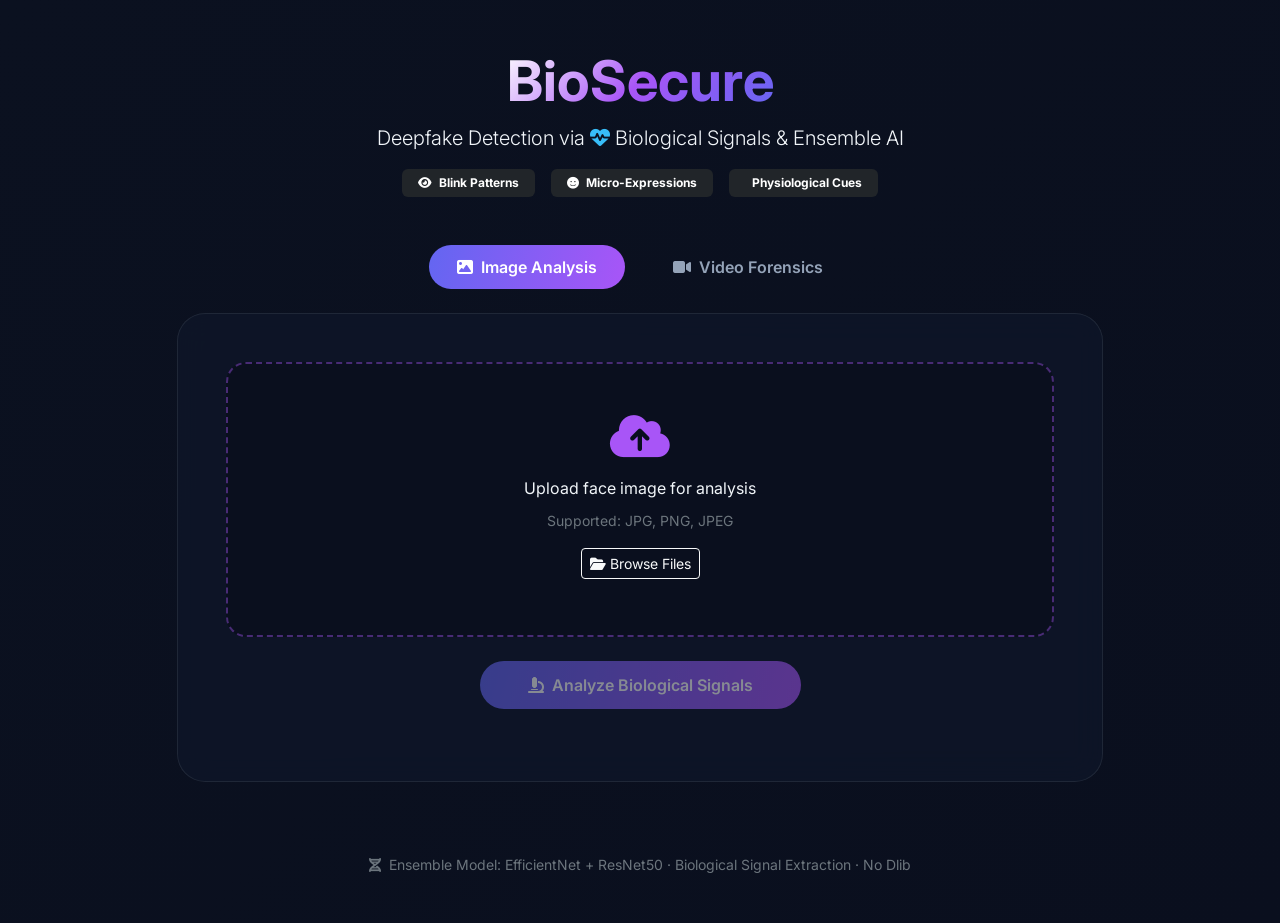
==== index.html @ bfec4a2d "Add initial HTML structure for BioSecure app" ====
<!DOCTYPE html>
<html lang="en">
<head>
    <meta charset="UTF-8">
    <meta name="viewport" content="width=device-width, initial-scale=1.0">
    <title>BioSecure | Biological Signal Deepfake Detection</title>
    <link href="https://cdn.jsdelivr.net/npm/bootstrap@5.3.0/dist/css/bootstrap.min.css" rel="stylesheet">
    <link href="https://fonts.googleapis.com/css2?family=Inter:wght@300;400;500;600;700;800&display=swap" rel="stylesheet">
    <link rel="stylesheet" href="https://cdnjs.cloudflare.com/ajax/libs/font-awesome/6.4.0/css/all.min.css">
    <style>
        * { margin: 0; padding: 0; box-sizing: border-box; }
        body {
            font-family: 'Inter', sans-serif;
            background: linear-gradient(135deg, #0B1120 0%, #0A0F1E 100%);
            color: #F1F5F9;
            min-height: 100vh;
        }
        .glass-card {
            background: rgba(15, 23, 42, 0.7);
            backdrop-filter: blur(16px);
            border-radius: 28px;
            border: 1px solid rgba(255,255,255,0.08);
            transition: all 0.3s ease;
        }
        .glass-card:hover {
            border-color: rgba(139, 92, 246, 0.4);
            transform: translateY(-2px);
        }
        .upload-zone {
            border: 2px dashed rgba(168,85,247,0.4);
            border-radius: 20px;
            transition: 0.25s ease;
            cursor: pointer;
            background: rgba(0,0,0,0.2);
        }
        .upload-zone:hover {
            border-color: #a855f7;
            background: rgba(168,85,247,0.08);
            transform: scale(0.98);
        }
        .btn-gradient {
            background: linear-gradient(105deg, #6366f1, #a855f7);
            border: none;
            border-radius: 40px;
            padding: 12px 32px;
            font-weight: 600;
            transition: all 0.3s ease;
            color: white;
        }
        .btn-gradient:hover {
            transform: translateY(-2px);
            box-shadow: 0 8px 25px rgba(168,85,247,0.5);
        }
        .btn-gradient:disabled {
            opacity: 0.5;
            transform: none;
        }
        .nav-pills .nav-link {
            color: #94a3b8;
            border-radius: 60px;
            padding: 10px 28px;
            margin: 0 6px;
            font-weight: 600;
        }
        .nav-pills .nav-link.active {
            background: linear-gradient(105deg, #6366f1, #a855f7);
            color: white;
        }
        .loading-spinner {
            width: 48px;
            height: 48px;
            border: 3px solid rgba(168,85,247,0.2);
            border-top: 3px solid #a855f7;
            border-radius: 50%;
            animation: spin 0.8s linear infinite;
            margin: 20px auto;
        }
        @keyframes spin {
            0% { transform: rotate(0deg); }
            100% { transform: rotate(360deg); }
        }
        .gradient-text {
            background: linear-gradient(135deg, #fff, #a855f7, #6366f1);
            -webkit-background-clip: text;
            -webkit-text-fill-color: transparent;
            background-clip: text;
        }
        .confidence-track {
            height: 6px;
            background: rgba(255,255,255,0.1);
            border-radius: 10px;
            overflow: hidden;
        }
        @keyframes slideIn {
            from { opacity: 0; transform: translateY(20px); }
            to { opacity: 1; transform: translateY(0); }
        }
        .result-card {
            animation: slideIn 0.4s ease;
        }
    </style>
</head>
<body>
    <div class="container py-5">
        <div class="text-center mb-5">
            <h1 class="display-4 fw-bold"><span class="gradient-text">BioSecure</span></h1>
            <p class="lead">Deepfake Detection via <i class="fas fa-heartbeat" style="color:#38bdf8"></i> Biological Signals & Ensemble AI</p>
            <div class="d-flex justify-content-center gap-3 mt-3 flex-wrap">
                <span class="badge bg-dark px-3 py-2"><i class="fas fa-eye me-1"></i> Blink Patterns</span>
                <span class="badge bg-dark px-3 py-2"><i class="fas fa-face-smile me-1"></i> Micro-Expressions</span>
                <span class="badge bg-dark px-3 py-2"><i class="fas fa-waveform me-1"></i> Physiological Cues</span>
            </div>
        </div>

        <div class="row justify-content-center">
            <div class="col-lg-10">
                <ul class="nav nav-pills justify-content-center mb-4 gap-2" id="myTab" role="tablist">
                    <li class="nav-item">
                        <button class="nav-link active" data-bs-toggle="pill" data-bs-target="#imageTab">
                            <i class="fas fa-image me-2"></i>Image Analysis
                        </button>
                    </li>
                    <li class="nav-item">
                        <button class="nav-link" data-bs-toggle="pill" data-bs-target="#videoTab">
                            <i class="fas fa-video me-2"></i>Video Forensics
                        </button>
                    </li>
                </ul>
                
                <div class="tab-content">
                    <!-- Image Tab -->
                    <div class="tab-pane fade show active" id="imageTab">
                        <div class="glass-card p-4 p-md-5">
                            <div class="upload-zone p-5 text-center" id="imageZone">
                                <i class="fas fa-cloud-upload-alt fa-3x mb-3" style="color:#a855f7"></i>
                                <p class="mb-2">Upload face image for analysis</p>
                                <small class="text-secondary">Supported: JPG, PNG, JPEG</small>
                                <input type="file" id="imageInput" accept="image/*" hidden>
                                <div class="mt-3">
                                    <button type="button" class="btn btn-outline-light btn-sm" onclick="document.getElementById('imageInput').click()">
                                        <i class="fas fa-folder-open me-1"></i>Browse Files
                                    </button>
                                </div>
                                <div id="imageName" class="mt-2 small text-secondary"></div>
                            </div>
                            <div class="text-center mt-4">
                                <button class="btn-gradient px-5" id="analyzeImageBtn" disabled>
                                    <i class="fas fa-microscope me-2"></i>Analyze Biological Signals
                                </button>
                            </div>
                            <div id="imageResult" class="mt-4"></div>
                        </div>
                    </div>
                    
                    <!-- Video Tab -->
                    <div class="tab-pane fade" id="videoTab">
                        <div class="glass-card p-4 p-md-5">
                            <div class="upload-zone p-5 text-center" id="videoZone">
                                <i class="fas fa-video fa-3x mb-3" style="color:#a855f7"></i>
                                <p class="mb-2">Upload video for temporal analysis</p>
                                <small class="text-secondary">Supported: MP4, AVI, MOV</small>
                                <input type="file" id="videoInput" accept="video/*" hidden>
                                <div class="mt-3">
                                    <button type="button" class="btn btn-outline-light btn-sm" onclick="document.getElementById('videoInput').click()">
                                        <i class="fas fa-folder-open me-1"></i>Browse Videos
                                    </button>
                                </div>
                                <div id="videoName" class="mt-2 small text-secondary"></div>
                            </div>
                            <div class="text-center mt-4">
                                <button class="btn-gradient px-5" id="analyzeVideoBtn" disabled>
                                    <i class="fas fa-chart-line me-2"></i>Analyze Temporal Bio-Signals
                                </button>
                            </div>
                            <div id="videoResult" class="mt-4"></div>
                        </div>
                    </div>
                </div>
            </div>
        </div>
        
        <footer class="text-center mt-5 pt-4">
            <div class="small text-secondary">
                <i class="fas fa-dna me-1"></i> Ensemble Model: EfficientNet + ResNet50 · Biological Signal Extraction · No Dlib
            </div>
        </footer>
    </div>
    
    <script src="https://cdn.jsdelivr.net/npm/bootstrap@5.3.0/dist/js/bootstrap.bundle.min.js"></script>
    <script>
        let imageFile = null;
        let videoFile = null;
        
        document.getElementById('imageInput').addEventListener('change', (e) => {
            if(e.target.files.length > 0) {
                imageFile = e.target.files[0];
                document.getElementById('imageName').innerHTML = '<i class="fas fa-check-circle text-success"></i> ' + imageFile.name;
                document.getElementById('analyzeImageBtn').disabled = false;
            }
        });
        
        document.getElementById('videoInput').addEventListener('change', (e) => {
            if(e.target.files.length > 0) {
                videoFile = e.target.files[0];
                document.getElementById('videoName').innerHTML = '<i class="fas fa-check-circle text-success"></i> ' + videoFile.name;
                document.getElementById('analyzeVideoBtn').disabled = false;
            }
        });
        
        document.getElementById('imageZone').addEventListener('click', () => document.getElementById('imageInput').click());
        document.getElementById('videoZone').addEventListener('click', () => document.getElementById('videoInput').click());
        
        document.getElementById('analyzeImageBtn').addEventListener('click', async () => {
            if(!imageFile) return;
            await analyze('image');
        });
        
        document.getElementById('analyzeVideoBtn').addEventListener('click', async () => {
            if(!videoFile) return;
            await analyze('video');
        });
        
        async function analyze(mode) {
            const file = mode === 'image' ? imageFile : videoFile;
            const resultDiv = document.getElementById(mode === 'image' ? 'imageResult' : 'videoResult');
            
            resultDiv.innerHTML = '<div class="text-center p-4"><div class="loading-spinner"></div><p class="mt-3 text-secondary">Analyzing biological signals...</p></div>';
            
            const formData = new FormData();
            formData.append('file', file);
            const endpoint = mode === 'image' ? '/analyze/image' : '/analyze/video';
            
            try {
                const response = await fetch(endpoint, { method: 'POST', body: formData });
                const data = await response.json();
                displayResult(resultDiv, data);
            } catch(error) {
                resultDiv.innerHTML = `<div class="alert alert-danger">Error: ${error.message}</div>`;
            }
        }
        
        function displayResult(container, data) {
            const isFake = data.label === 'FAKE';
            const color = isFake ? '#ef4444' : '#22c55e';
            const icon = isFake ? 'fa-skull-crossbones' : 'fa-shield-heart';
            const confidencePercent = (data.confidence * 100).toFixed(1);
            
            let html = `
                <div class="result-card p-3 rounded-3" style="background: ${color}10; border-left: 4px solid ${color};">
                    <div class="d-flex align-items-center gap-3 flex-wrap mb-3">
                        <i class="fas ${icon} fa-2x" style="color: ${color}"></i>
                        <div class="flex-grow-1">
                            <h2 class="mb-0 fw-bold" style="color: ${color}">${data.label}</h2>
                            <div class="confidence-track mt-2">
                                <div class="confidence-fill" style="width: ${confidencePercent}%; height: 6px; background: ${color}; border-radius: 10px;"></div>
                            </div>
                            <small>Confidence: ${confidencePercent}%</small>
                        </div>
                    </div>
                    <hr class="border-secondary">
                    <div class="row g-3">
                        <div class="col-md-6">
                            <div class="small"><i class="fas fa-chart-simple me-2"></i><strong>Visual Score:</strong> ${(data.visual_score * 100).toFixed(1)}%</div>
                        </div>
                        <div class="col-md-6">
                            <div class="small"><i class="fas fa-dna me-2"></i><strong>Biological Risk:</strong> ${(data.biological_risk * 100).toFixed(1)}%</div>
                        </div>
                    </div>
            `;
            
            if(data.explanations && data.explanations.length > 0) {
                html += `<div class="mt-3"><i class="fas fa-lightbulb me-2"></i><strong>Analysis:</strong><ul class="small mt-2 mb-0">`;
                data.explanations.forEach(exp => {
                    html += `<li>${exp}</li>`;
                });
                html += `</ul></div>`;
            }
            
            if(data.signal_summary) {
                html += `
                    <div class="mt-3 pt-2 small text-secondary border-top border-secondary">
                        <i class="fas fa-chart-line me-1"></i> 
                        Avg Blink Score: ${data.signal_summary.avg_blink_score} · 
                        Micro-expression: ${data.signal_summary.avg_micro_expression} ·
                        Frames: ${data.frames_analyzed || 'N/A'}
                    </div>
                `;
            }
            
            html += `</div>`;
            container.innerHTML = html;
        }
    </script>
</body>
</html>
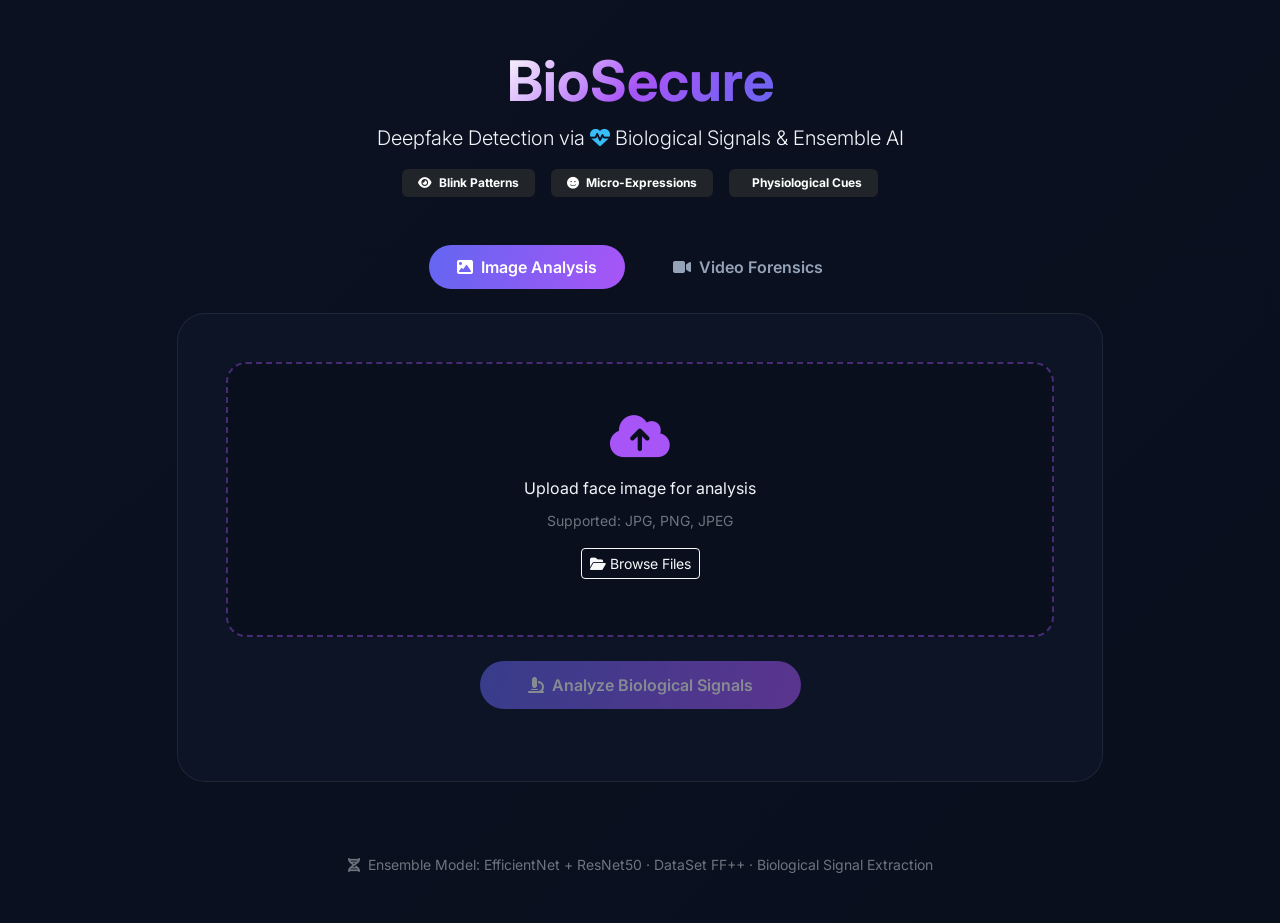
==== commit e3daf67c: "Update footer text for ensemble model description" ====
--- a/index.html
+++ b/index.html
@@ -181,7 +181,7 @@
         
         <footer class="text-center mt-5 pt-4">
             <div class="small text-secondary">
-                <i class="fas fa-dna me-1"></i> Ensemble Model: EfficientNet + ResNet50 · Biological Signal Extraction · No Dlib
+                <i class="fas fa-dna me-1"></i> Ensemble Model: EfficientNet + ResNet50 · DataSet FF++ · Biological Signal Extraction 
             </div>
         </footer>
     </div>
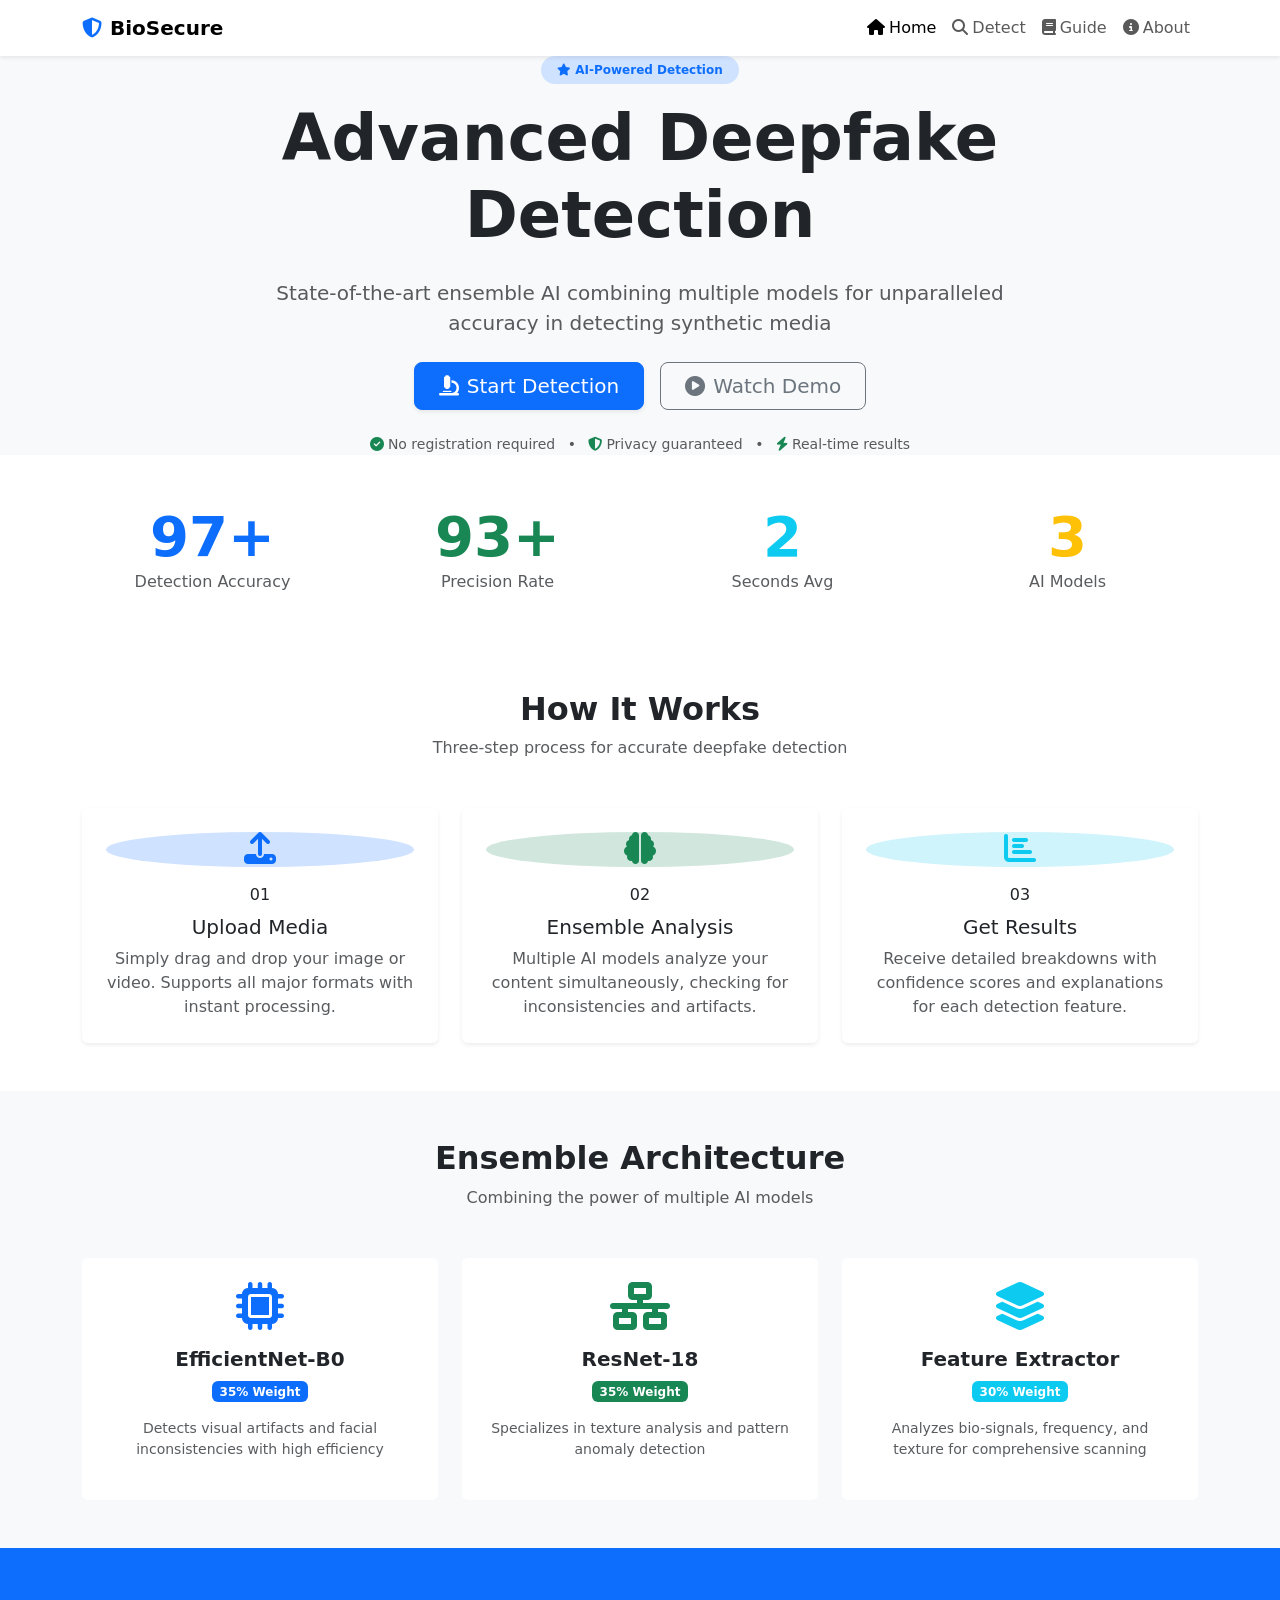
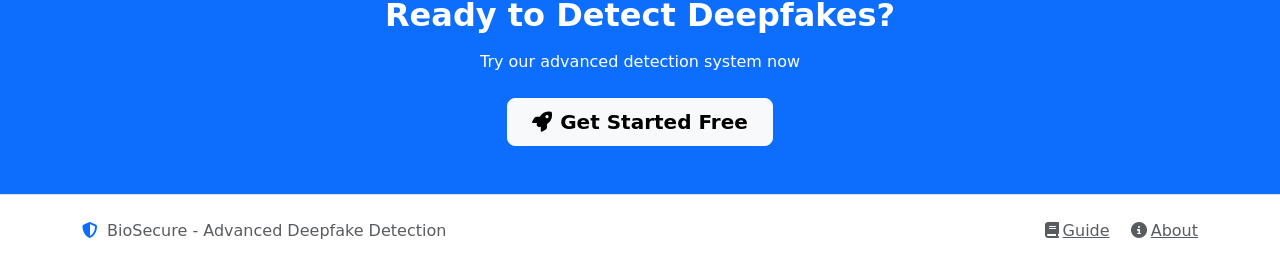
==== commit 382c230d: "Add files via upload" ====
--- a/index.html
+++ b/index.html
@@ -3,293 +3,253 @@
 <head>
     <meta charset="UTF-8">
     <meta name="viewport" content="width=device-width, initial-scale=1.0">
-    <title>BioSecure | Biological Signal Deepfake Detection</title>
+    <title>BioSecure - Advanced Deepfake Detection</title>
     <link href="https://cdn.jsdelivr.net/npm/bootstrap@5.3.0/dist/css/bootstrap.min.css" rel="stylesheet">
     <link href="https://fonts.googleapis.com/css2?family=Inter:wght@300;400;500;600;700;800&display=swap" rel="stylesheet">
     <link rel="stylesheet" href="https://cdnjs.cloudflare.com/ajax/libs/font-awesome/6.4.0/css/all.min.css">
-    <style>
-        * { margin: 0; padding: 0; box-sizing: border-box; }
-        body {
-            font-family: 'Inter', sans-serif;
-            background: linear-gradient(135deg, #0B1120 0%, #0A0F1E 100%);
-            color: #F1F5F9;
-            min-height: 100vh;
-        }
-        .glass-card {
-            background: rgba(15, 23, 42, 0.7);
-            backdrop-filter: blur(16px);
-            border-radius: 28px;
-            border: 1px solid rgba(255,255,255,0.08);
-            transition: all 0.3s ease;
-        }
-        .glass-card:hover {
-            border-color: rgba(139, 92, 246, 0.4);
-            transform: translateY(-2px);
-        }
-        .upload-zone {
-            border: 2px dashed rgba(168,85,247,0.4);
-            border-radius: 20px;
-            transition: 0.25s ease;
-            cursor: pointer;
-            background: rgba(0,0,0,0.2);
-        }
-        .upload-zone:hover {
-            border-color: #a855f7;
-            background: rgba(168,85,247,0.08);
-            transform: scale(0.98);
-        }
-        .btn-gradient {
-            background: linear-gradient(105deg, #6366f1, #a855f7);
-            border: none;
-            border-radius: 40px;
-            padding: 12px 32px;
-            font-weight: 600;
-            transition: all 0.3s ease;
-            color: white;
-        }
-        .btn-gradient:hover {
-            transform: translateY(-2px);
-            box-shadow: 0 8px 25px rgba(168,85,247,0.5);
-        }
-        .btn-gradient:disabled {
-            opacity: 0.5;
-            transform: none;
-        }
-        .nav-pills .nav-link {
-            color: #94a3b8;
-            border-radius: 60px;
-            padding: 10px 28px;
-            margin: 0 6px;
-            font-weight: 600;
-        }
-        .nav-pills .nav-link.active {
-            background: linear-gradient(105deg, #6366f1, #a855f7);
-            color: white;
-        }
-        .loading-spinner {
-            width: 48px;
-            height: 48px;
-            border: 3px solid rgba(168,85,247,0.2);
-            border-top: 3px solid #a855f7;
-            border-radius: 50%;
-            animation: spin 0.8s linear infinite;
-            margin: 20px auto;
-        }
-        @keyframes spin {
-            0% { transform: rotate(0deg); }
-            100% { transform: rotate(360deg); }
-        }
-        .gradient-text {
-            background: linear-gradient(135deg, #fff, #a855f7, #6366f1);
-            -webkit-background-clip: text;
-            -webkit-text-fill-color: transparent;
-            background-clip: text;
-        }
-        .confidence-track {
-            height: 6px;
-            background: rgba(255,255,255,0.1);
-            border-radius: 10px;
-            overflow: hidden;
-        }
-        @keyframes slideIn {
-            from { opacity: 0; transform: translateY(20px); }
-            to { opacity: 1; transform: translateY(0); }
-        }
-        .result-card {
-            animation: slideIn 0.4s ease;
-        }
-    </style>
+    <link rel="stylesheet" href="https://cdnjs.cloudflare.com/ajax/libs/animate.css/4.1.1/animate.min.css">
+    <link rel="stylesheet" href="/static/styles.css">
 </head>
 <body>
-    <div class="container py-5">
-        <div class="text-center mb-5">
-            <h1 class="display-4 fw-bold"><span class="gradient-text">BioSecure</span></h1>
-            <p class="lead">Deepfake Detection via <i class="fas fa-heartbeat" style="color:#38bdf8"></i> Biological Signals & Ensemble AI</p>
-            <div class="d-flex justify-content-center gap-3 mt-3 flex-wrap">
-                <span class="badge bg-dark px-3 py-2"><i class="fas fa-eye me-1"></i> Blink Patterns</span>
-                <span class="badge bg-dark px-3 py-2"><i class="fas fa-face-smile me-1"></i> Micro-Expressions</span>
-                <span class="badge bg-dark px-3 py-2"><i class="fas fa-waveform me-1"></i> Physiological Cues</span>
-            </div>
-        </div>
-
-        <div class="row justify-content-center">
-            <div class="col-lg-10">
-                <ul class="nav nav-pills justify-content-center mb-4 gap-2" id="myTab" role="tablist">
-                    <li class="nav-item">
-                        <button class="nav-link active" data-bs-toggle="pill" data-bs-target="#imageTab">
-                            <i class="fas fa-image me-2"></i>Image Analysis
-                        </button>
-                    </li>
-                    <li class="nav-item">
-                        <button class="nav-link" data-bs-toggle="pill" data-bs-target="#videoTab">
-                            <i class="fas fa-video me-2"></i>Video Forensics
-                        </button>
-                    </li>
+    <nav class="navbar navbar-expand-lg navbar-light bg-white shadow-sm sticky-top">
+        <div class="container">
+            <a class="navbar-brand fw-bold" href="/">
+                <i class="fas fa-shield-alt me-2 text-primary"></i>BioSecure
+            </a>
+            <button class="navbar-toggler" type="button" data-bs-toggle="collapse" data-bs-target="#navbarNav">
+                <span class="navbar-toggler-icon"></span>
+            </button>
+            <div class="collapse navbar-collapse" id="navbarNav">
+                <ul class="navbar-nav ms-auto">
+                    <li class="nav-item"><a class="nav-link active" href="/"><i class="fas fa-home me-1"></i>Home</a></li>
+                    <li class="nav-item"><a class="nav-link" href="/detect"><i class="fas fa-search me-1"></i>Detect</a></li>
+                    <li class="nav-item"><a class="nav-link" href="/guide"><i class="fas fa-book me-1"></i>Guide</a></li>
+                    <li class="nav-item"><a class="nav-link" href="/about"><i class="fas fa-info-circle me-1"></i>About</a></li>
                 </ul>
-                
-                <div class="tab-content">
-                    <!-- Image Tab -->
-                    <div class="tab-pane fade show active" id="imageTab">
-                        <div class="glass-card p-4 p-md-5">
-                            <div class="upload-zone p-5 text-center" id="imageZone">
-                                <i class="fas fa-cloud-upload-alt fa-3x mb-3" style="color:#a855f7"></i>
-                                <p class="mb-2">Upload face image for analysis</p>
-                                <small class="text-secondary">Supported: JPG, PNG, JPEG</small>
-                                <input type="file" id="imageInput" accept="image/*" hidden>
-                                <div class="mt-3">
-                                    <button type="button" class="btn btn-outline-light btn-sm" onclick="document.getElementById('imageInput').click()">
-                                        <i class="fas fa-folder-open me-1"></i>Browse Files
-                                    </button>
-                                </div>
-                                <div id="imageName" class="mt-2 small text-secondary"></div>
-                            </div>
-                            <div class="text-center mt-4">
-                                <button class="btn-gradient px-5" id="analyzeImageBtn" disabled>
-                                    <i class="fas fa-microscope me-2"></i>Analyze Biological Signals
-                                </button>
-                            </div>
-                            <div id="imageResult" class="mt-4"></div>
-                        </div>
-                    </div>
-                    
-                    <!-- Video Tab -->
-                    <div class="tab-pane fade" id="videoTab">
-                        <div class="glass-card p-4 p-md-5">
-                            <div class="upload-zone p-5 text-center" id="videoZone">
-                                <i class="fas fa-video fa-3x mb-3" style="color:#a855f7"></i>
-                                <p class="mb-2">Upload video for temporal analysis</p>
-                                <small class="text-secondary">Supported: MP4, AVI, MOV</small>
-                                <input type="file" id="videoInput" accept="video/*" hidden>
-                                <div class="mt-3">
-                                    <button type="button" class="btn btn-outline-light btn-sm" onclick="document.getElementById('videoInput').click()">
-                                        <i class="fas fa-folder-open me-1"></i>Browse Videos
-                                    </button>
-                                </div>
-                                <div id="videoName" class="mt-2 small text-secondary"></div>
-                            </div>
-                            <div class="text-center mt-4">
-                                <button class="btn-gradient px-5" id="analyzeVideoBtn" disabled>
-                                    <i class="fas fa-chart-line me-2"></i>Analyze Temporal Bio-Signals
-                                </button>
-                            </div>
-                            <div id="videoResult" class="mt-4"></div>
-                        </div>
-                    </div>
-                </div>
-            </div>
-        </div>
-        
-        <footer class="text-center mt-5 pt-4">
-            <div class="small text-secondary">
-                <i class="fas fa-dna me-1"></i> Ensemble Model: EfficientNet + ResNet50 · DataSet FF++ · Biological Signal Extraction 
-            </div>
-        </footer>
-    </div>
-    
+            </div>
+        </div>
+    </nav>
+
+    <section class="hero bg-light position-relative overflow-hidden">
+        <div class="container position-relative z-index-2">
+            <div class="row align-items-center min-vh-75">
+                <div class="col-lg-8 mx-auto text-center">
+                    <div class="animate__animated animate__fadeInDown">
+                        <span class="badge bg-primary-subtle text-primary px-3 py-2 rounded-pill mb-3">
+                            <i class="fas fa-star me-1"></i>AI-Powered Detection
+                        </span>
+                        <h1 class="display-3 fw-bold text-dark mb-4">Advanced Deepfake Detection</h1>
+                        <p class="lead text-muted mb-4">State-of-the-art ensemble AI combining multiple models for unparalleled accuracy in detecting synthetic media</p>
+                        <div class="d-flex gap-3 justify-content-center flex-wrap mb-4">
+                            <a href="/detect" class="btn btn-primary btn-lg px-4 shadow-sm">
+                                <i class="fas fa-microscope me-2"></i>Start Detection
+                            </a>
+                            <a href="/guide" class="btn btn-outline-secondary btn-lg px-4">
+                                <i class="fas fa-play-circle me-2"></i>Watch Demo
+                            </a>
+                        </div>
+                        <div class="mt-4 text-muted small">
+                            <i class="fas fa-check-circle text-success me-1"></i>No registration required
+                            <span class="mx-2">•</span>
+                            <i class="fas fa-shield-alt text-success me-1"></i>Privacy guaranteed
+                            <span class="mx-2">•</span>
+                            <i class="fas fa-bolt text-success me-1"></i>Real-time results
+                        </div>
+                    </div>
+                </div>
+            </div>
+        </div>
+        <div class="hero-shape"></div>
+    </section>
+
+    <section class="stats py-5 bg-white">
+        <div class="container">
+            <div class="row g-4">
+                <div class="col-md-3">
+                    <div class="text-center">
+                        <div class="display-4 fw-bold text-primary counter" data-target="97">0</div>
+                        <p class="text-muted mb-0">Detection Accuracy</p>
+                    </div>
+                </div>
+                <div class="col-md-3">
+                    <div class="text-center">
+                        <div class="display-4 fw-bold text-success counter" data-target="93">0</div>
+                        <p class="text-muted mb-0">Precision Rate</p>
+                    </div>
+                </div>
+                <div class="col-md-3">
+                    <div class="text-center">
+                        <div class="display-4 fw-bold text-info counter" data-target="2">0</div>
+                        <p class="text-muted mb-0">Seconds Avg</p>
+                    </div>
+                </div>
+                <div class="col-md-3">
+                    <div class="text-center">
+                        <div class="display-4 fw-bold text-warning counter" data-target="3">0</div>
+                        <p class="text-muted mb-0">AI Models</p>
+                    </div>
+                </div>
+            </div>
+        </div>
+    </section>
+
+    <section class="features py-5">
+        <div class="container">
+            <div class="text-center mb-5">
+                <h2 class="fw-bold">How It Works</h2>
+                <p class="text-muted">Three-step process for accurate deepfake detection</p>
+            </div>
+            <div class="row g-4">
+                <div class="col-lg-4">
+                    <div class="card feature-card h-100 border-0 shadow-sm">
+                        <div class="card-body text-center p-4">
+                            <div class="feature-icon bg-primary-subtle text-primary rounded-circle mx-auto mb-3">
+                                <i class="fas fa-upload fa-2x"></i>
+                            </div>
+                            <div class="feature-number mb-2">01</div>
+                            <h5 class="card-title">Upload Media</h5>
+                            <p class="card-text text-muted">Simply drag and drop your image or video. Supports all major formats with instant processing.</p>
+                        </div>
+                    </div>
+                </div>
+                <div class="col-lg-4">
+                    <div class="card feature-card h-100 border-0 shadow-sm">
+                        <div class="card-body text-center p-4">
+                            <div class="feature-icon bg-success-subtle text-success rounded-circle mx-auto mb-3">
+                                <i class="fas fa-brain fa-2x"></i>
+                            </div>
+                            <div class="feature-number mb-2">02</div>
+                            <h5 class="card-title">Ensemble Analysis</h5>
+                            <p class="card-text text-muted">Multiple AI models analyze your content simultaneously, checking for inconsistencies and artifacts.</p>
+                        </div>
+                    </div>
+                </div>
+                <div class="col-lg-4">
+                    <div class="card feature-card h-100 border-0 shadow-sm">
+                        <div class="card-body text-center p-4">
+                            <div class="feature-icon bg-info-subtle text-info rounded-circle mx-auto mb-3">
+                                <i class="fas fa-chart-bar fa-2x"></i>
+                            </div>
+                            <div class="feature-number mb-2">03</div>
+                            <h5 class="card-title">Get Results</h5>
+                            <p class="card-text text-muted">Receive detailed breakdowns with confidence scores and explanations for each detection feature.</p>
+                        </div>
+                    </div>
+                </div>
+            </div>
+        </div>
+    </section>
+
+    <section class="models py-5 bg-light">
+        <div class="container">
+            <div class="text-center mb-5">
+                <h2 class="fw-bold">Ensemble Architecture</h2>
+                <p class="text-muted">Combining the power of multiple AI models</p>
+            </div>
+            <div class="row g-4">
+                <div class="col-md-4">
+                    <div class="card model-card h-100 border-0">
+                        <div class="card-body text-center p-4">
+                            <div class="model-icon mb-3">
+                                <i class="fas fa-microchip fa-3x text-primary"></i>
+                            </div>
+                            <h5 class="fw-bold">EfficientNet-B0</h5>
+                            <span class="badge bg-primary mb-3">35% Weight</span>
+                            <p class="small text-muted">Detects visual artifacts and facial inconsistencies with high efficiency</p>
+                        </div>
+                    </div>
+                </div>
+                <div class="col-md-4">
+                    <div class="card model-card h-100 border-0">
+                        <div class="card-body text-center p-4">
+                            <div class="model-icon mb-3">
+                                <i class="fas fa-network-wired fa-3x text-success"></i>
+                            </div>
+                            <h5 class="fw-bold">ResNet-18</h5>
+                            <span class="badge bg-success mb-3">35% Weight</span>
+                            <p class="small text-muted">Specializes in texture analysis and pattern anomaly detection</p>
+                        </div>
+                    </div>
+                </div>
+                <div class="col-md-4">
+                    <div class="card model-card h-100 border-0">
+                        <div class="card-body text-center p-4">
+                            <div class="model-icon mb-3">
+                                <i class="fas fa-layer-group fa-3x text-info"></i>
+                            </div>
+                            <h5 class="fw-bold">Feature Extractor</h5>
+                            <span class="badge bg-info mb-3">30% Weight</span>
+                            <p class="small text-muted">Analyzes bio-signals, frequency, and texture for comprehensive scanning</p>
+                        </div>
+                    </div>
+                </div>
+            </div>
+        </div>
+    </section>
+
+    <section class="cta py-5 bg-primary text-white">
+        <div class="container text-center">
+            <h2 class="fw-bold mb-3">Ready to Detect Deepfakes?</h2>
+            <p class="mb-4 opacity-90">Try our advanced detection system now</p>
+            <a href="/detect" class="btn btn-light btn-lg px-4 fw-bold">
+                <i class="fas fa-rocket me-2"></i>Get Started Free
+            </a>
+        </div>
+    </section>
+
+    <footer class="footer bg-white py-4 border-top">
+        <div class="container">
+            <div class="row align-items-center">
+                <div class="col-md-6">
+                    <p class="text-muted mb-0">
+                        <i class="fas fa-shield-alt me-1 text-primary"></i> BioSecure - Advanced Deepfake Detection
+                    </p>
+                </div>
+                <div class="col-md-6 text-md-end">
+                    <a href="/guide" class="text-muted me-3"><i class="fas fa-book me-1"></i>Guide</a>
+                    <a href="/about" class="text-muted"><i class="fas fa-info-circle me-1"></i>About</a>
+                </div>
+            </div>
+        </div>
+    </footer>
+
     <script src="https://cdn.jsdelivr.net/npm/bootstrap@5.3.0/dist/js/bootstrap.bundle.min.js"></script>
     <script>
-        let imageFile = null;
-        let videoFile = null;
-        
-        document.getElementById('imageInput').addEventListener('change', (e) => {
-            if(e.target.files.length > 0) {
-                imageFile = e.target.files[0];
-                document.getElementById('imageName').innerHTML = '<i class="fas fa-check-circle text-success"></i> ' + imageFile.name;
-                document.getElementById('analyzeImageBtn').disabled = false;
+        // Animate counters on scroll
+        const counters = document.querySelectorAll('.counter');
+        const speed = 200;
+
+        const animateCounter = (counter) => {
+            const target = +counter.getAttribute('data-target');
+            const count = +counter.innerText;
+            const increment = target / speed;
+
+            if (count < target) {
+                counter.innerText = Math.ceil(count + increment);
+                setTimeout(() => animateCounter(counter), 10);
+            } else {
+                counter.innerText = target + (target > 10 ? '+' : '');
             }
+        };
+
+        const observer = new IntersectionObserver((entries) => {
+            entries.forEach(entry => {
+                if (entry.isIntersecting) {
+                    animateCounter(entry.target);
+                    observer.unobserve(entry.target);
+                }
+            });
+        }, { threshold: 0.5 });
+
+        counters.forEach(counter => observer.observe(counter));
+
+        // Smooth scroll
+        document.querySelectorAll('a[href^="/"]').forEach(anchor => {
+            anchor.addEventListener('click', function(e) {
+                e.preventDefault();
+                window.location.href = this.getAttribute('href');
+            });
         });
-        
-        document.getElementById('videoInput').addEventListener('change', (e) => {
-            if(e.target.files.length > 0) {
-                videoFile = e.target.files[0];
-                document.getElementById('videoName').innerHTML = '<i class="fas fa-check-circle text-success"></i> ' + videoFile.name;
-                document.getElementById('analyzeVideoBtn').disabled = false;
-            }
-        });
-        
-        document.getElementById('imageZone').addEventListener('click', () => document.getElementById('imageInput').click());
-        document.getElementById('videoZone').addEventListener('click', () => document.getElementById('videoInput').click());
-        
-        document.getElementById('analyzeImageBtn').addEventListener('click', async () => {
-            if(!imageFile) return;
-            await analyze('image');
-        });
-        
-        document.getElementById('analyzeVideoBtn').addEventListener('click', async () => {
-            if(!videoFile) return;
-            await analyze('video');
-        });
-        
-        async function analyze(mode) {
-            const file = mode === 'image' ? imageFile : videoFile;
-            const resultDiv = document.getElementById(mode === 'image' ? 'imageResult' : 'videoResult');
-            
-            resultDiv.innerHTML = '<div class="text-center p-4"><div class="loading-spinner"></div><p class="mt-3 text-secondary">Analyzing biological signals...</p></div>';
-            
-            const formData = new FormData();
-            formData.append('file', file);
-            const endpoint = mode === 'image' ? '/analyze/image' : '/analyze/video';
-            
-            try {
-                const response = await fetch(endpoint, { method: 'POST', body: formData });
-                const data = await response.json();
-                displayResult(resultDiv, data);
-            } catch(error) {
-                resultDiv.innerHTML = `<div class="alert alert-danger">Error: ${error.message}</div>`;
-            }
-        }
-        
-        function displayResult(container, data) {
-            const isFake = data.label === 'FAKE';
-            const color = isFake ? '#ef4444' : '#22c55e';
-            const icon = isFake ? 'fa-skull-crossbones' : 'fa-shield-heart';
-            const confidencePercent = (data.confidence * 100).toFixed(1);
-            
-            let html = `
-                <div class="result-card p-3 rounded-3" style="background: ${color}10; border-left: 4px solid ${color};">
-                    <div class="d-flex align-items-center gap-3 flex-wrap mb-3">
-                        <i class="fas ${icon} fa-2x" style="color: ${color}"></i>
-                        <div class="flex-grow-1">
-                            <h2 class="mb-0 fw-bold" style="color: ${color}">${data.label}</h2>
-                            <div class="confidence-track mt-2">
-                                <div class="confidence-fill" style="width: ${confidencePercent}%; height: 6px; background: ${color}; border-radius: 10px;"></div>
-                            </div>
-                            <small>Confidence: ${confidencePercent}%</small>
-                        </div>
-                    </div>
-                    <hr class="border-secondary">
-                    <div class="row g-3">
-                        <div class="col-md-6">
-                            <div class="small"><i class="fas fa-chart-simple me-2"></i><strong>Visual Score:</strong> ${(data.visual_score * 100).toFixed(1)}%</div>
-                        </div>
-                        <div class="col-md-6">
-                            <div class="small"><i class="fas fa-dna me-2"></i><strong>Biological Risk:</strong> ${(data.biological_risk * 100).toFixed(1)}%</div>
-                        </div>
-                    </div>
-            `;
-            
-            if(data.explanations && data.explanations.length > 0) {
-                html += `<div class="mt-3"><i class="fas fa-lightbulb me-2"></i><strong>Analysis:</strong><ul class="small mt-2 mb-0">`;
-                data.explanations.forEach(exp => {
-                    html += `<li>${exp}</li>`;
-                });
-                html += `</ul></div>`;
-            }
-            
-            if(data.signal_summary) {
-                html += `
-                    <div class="mt-3 pt-2 small text-secondary border-top border-secondary">
-                        <i class="fas fa-chart-line me-1"></i> 
-                        Avg Blink Score: ${data.signal_summary.avg_blink_score} · 
-                        Micro-expression: ${data.signal_summary.avg_micro_expression} ·
-                        Frames: ${data.frames_analyzed || 'N/A'}
-                    </div>
-                `;
-            }
-            
-            html += `</div>`;
-            container.innerHTML = html;
-        }
     </script>
 </body>
 </html>
